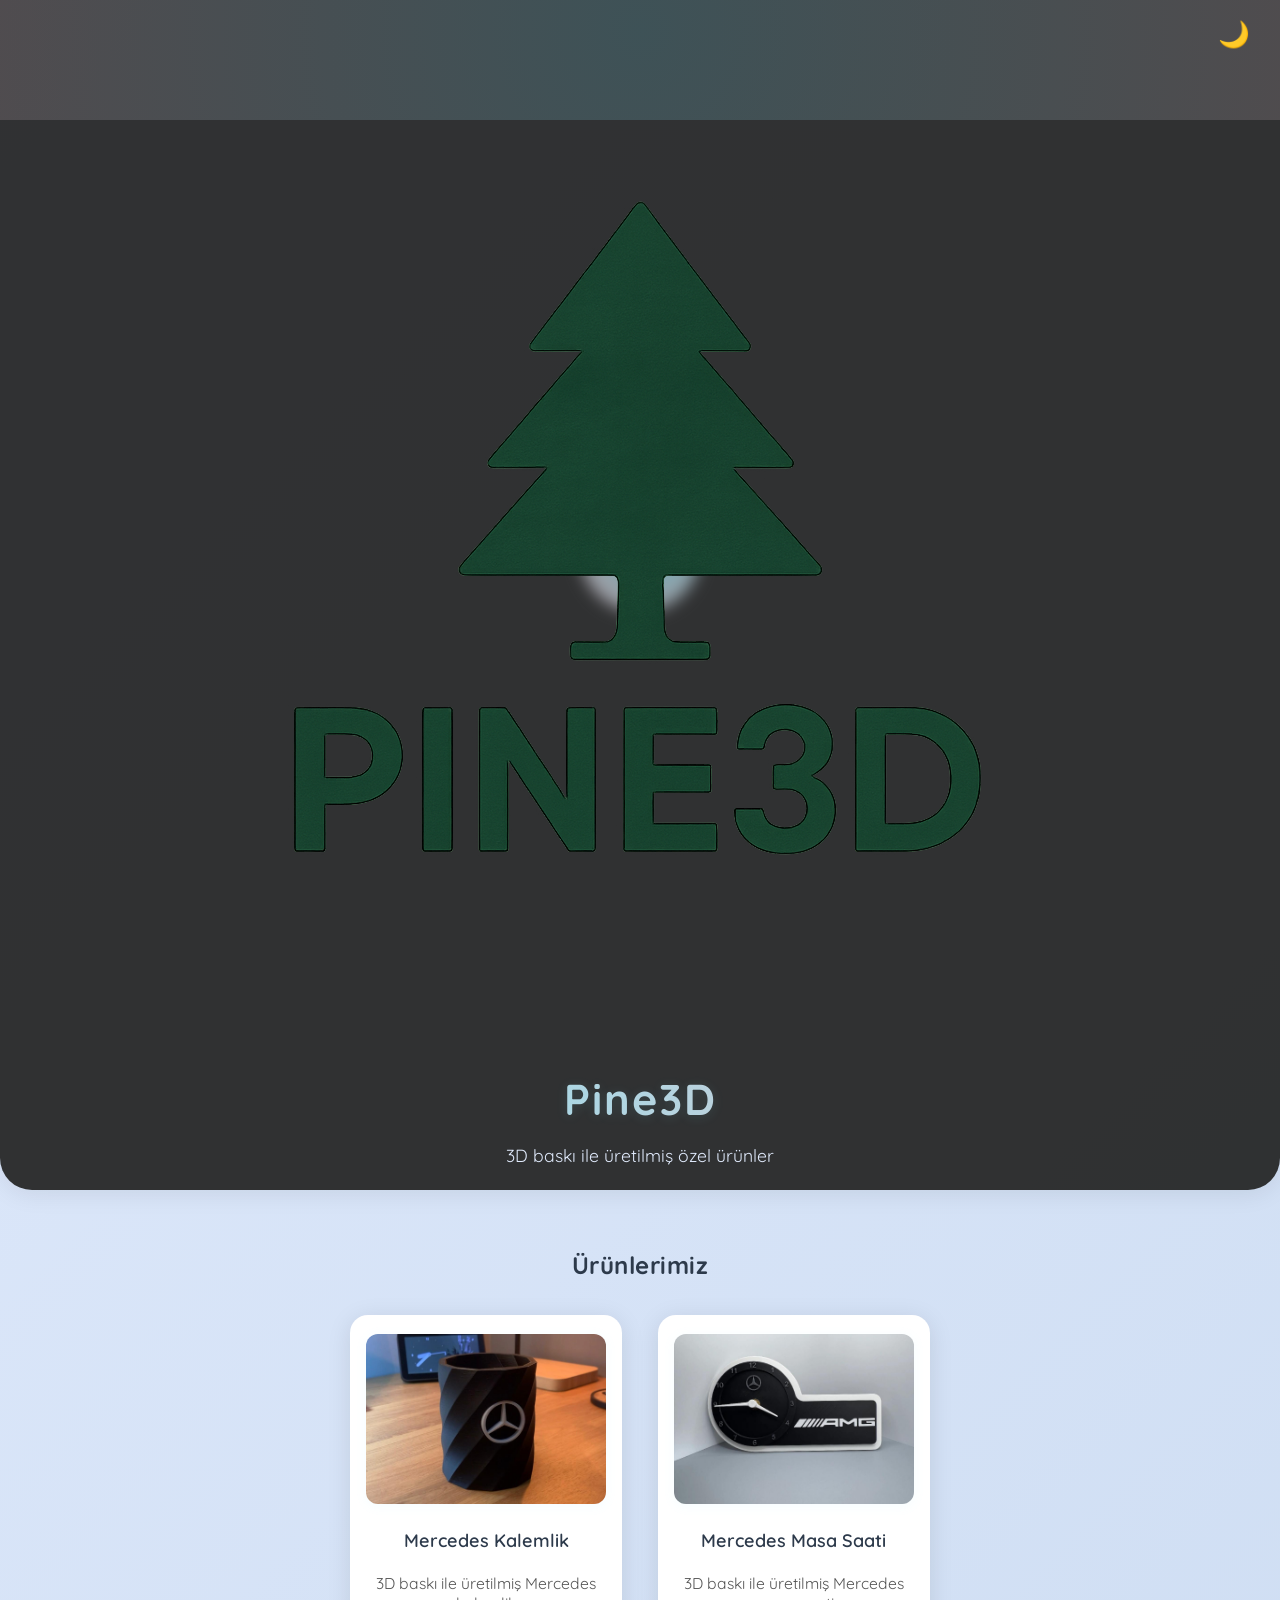
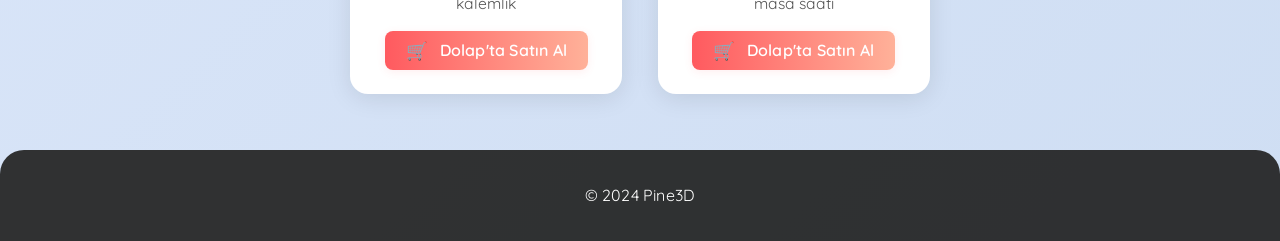
==== index.html @ 383f9b0b "second" ====
<!DOCTYPE html>
<html lang="tr">
<head>
    <meta charset="UTF-8">
    <meta name="viewport" content="width=device-width, initial-scale=1.0">
    <title>Pine3D - 3D Baskı Ürünler</title>
    <link rel="stylesheet" href="style.css">
</head>
<body>
    <header>
        <div class="logo-container">
            <div class="logo-bg"></div>
            <img src="img/logo.png" alt="Pine3D Logo" class="logo">
        </div>
        <h1>Pine3D</h1>
        <p>3D baskı ile üretilmiş özel ürünler</p>
        <button id="theme-toggle" aria-label="Tema Değiştir">🌙</button>
    </header>
    <main>
        <section id="urunler">
            <h2>Ürünlerimiz</h2>
            <div class="urunler-listesi">
                <!-- Ürün kartları buraya gelecek -->
                <div class="urun-karti">
                    <img src="img/urun1.jpg" alt="Pine3D Ürün 1">
                    <h3>Mercedes Kalemlik</h3>
                    <p>3D baskı ile üretilmiş Mercedes kalemlik</p>
                    <a href="https://link.dolap.com/s0nlyr" class="dolap-link" target="_blank">Dolap'ta Satın Al</a>
                </div>
                <!-- Yeni ürün eklemek için yukarıdaki div'i kopyalayıp çoğaltabilirsiniz. -->


                <div class="urun-karti">
                    <img src="img/urun2.jpg" alt="Pine3D Ürün 2">
                    <h3>Mercedes Masa Saati</h3>
                    <p>3D baskı ile üretilmiş Mercedes masa saati</p>
                    <a href="https://link.dolap.com/s0nlyr" class="dolap-link" target="_blank">Dolap'ta Satın Al</a>
                </div>
            </div>
        </section>
    </main>
    <footer>
        <p>&copy; 2024 Pine3D</p>
    </footer>
    <script>
      const btn = document.getElementById('theme-toggle');
      const prefersDark = window.matchMedia('(prefers-color-scheme: dark)').matches;
      const userTheme = localStorage.getItem('theme');
      if (userTheme === 'dark' || (!userTheme && prefersDark)) {
        document.body.classList.add('dark');
        btn.textContent = '☀️';
      }
      btn.addEventListener('click', () => {
        document.body.classList.toggle('dark');
        if(document.body.classList.contains('dark')) {
          btn.textContent = '☀️';
          localStorage.setItem('theme', 'dark');
        } else {
          btn.textContent = '🌙';
          localStorage.setItem('theme', 'light');
        }
      });
    </script>
</body>
</html>
---- style.css ----
@import url('https://fonts.googleapis.com/css2?family=Quicksand:wght@400;600;700&display=swap');
@import url('https://fonts.googleapis.com/css2?family=Poppins:wght@400;600&display=swap');

body {
    font-family: 'Quicksand', 'Poppins', 'Segoe UI', Tahoma, Geneva, Verdana, sans-serif;
    margin: 0;
    padding: 0;
    background: linear-gradient(135deg, #e0eafc 0%, #cfdef3 100%);
    color: #222;
    min-height: 100vh;
}
body.dark {
    background: linear-gradient(135deg, #232526 0%, #414345 100%);
    color: #e0eafc;
}
header {
    background: rgba(34,34,34,0.92);
    color: #fff;
    padding: 2.5rem 1rem 1.5rem 1rem;
    text-align: center;
    box-shadow: 0 4px 24px rgba(0,0,0,0.08);
    position: relative;
    border-bottom-left-radius: 32px;
    border-bottom-right-radius: 32px;
    overflow: hidden;
}
body.dark header {
    background: rgba(20,20,20,0.97);
    color: #fff;
}
header::before {
    content: '';
    position: absolute;
    top: -60px;
    left: 50%;
    transform: translateX(-50%);
    width: 120%;
    height: 180px;
    background: radial-gradient(circle, #7ee8fa 0%, #eec0c6 100%);
    opacity: 0.18;
    z-index: 0;
}
header * { position: relative; z-index: 1; }
.logo-container {
    position: relative;
    display: flex;
    justify-content: center;
    align-items: center;
    margin-bottom: 0.5rem;
}
.logo-bg {
    position: absolute;
    width: 120px;
    height: 120px;
    border-radius: 50%;
    background: radial-gradient(circle at 60% 40%, #7ee8fa 0%, #eec0c6 100%);
    filter: blur(8px) opacity(0.7);
    z-index: 0;
    transition: background 0.4s;
}
body.dark .logo-bg {
    background: radial-gradient(circle at 60% 40%, #ffe066 0%, #7ee8fa 100%);
}
.logo {
    position: relative;
    z-index: 1;
}
h1 {
    font-family: 'Quicksand', 'Poppins', 'Segoe UI', Tahoma, Geneva, Verdana, sans-serif;
    font-size: 2.7rem;
    font-weight: 700;
    letter-spacing: 2px;
    margin: 0.2rem 0 0.5rem 0;
    background: linear-gradient(90deg, #7ee8fa 0%, #eec0c6 100%);
    -webkit-background-clip: text;
    -webkit-text-fill-color: transparent;
    background-clip: text;
    text-fill-color: transparent;
    text-shadow: 0 2px 12px rgba(126,232,250,0.13);
    transition: background 0.4s;
}
body.dark h1 {
    background: linear-gradient(90deg, #ffe066 0%, #7ee8fa 100%);
    -webkit-background-clip: text;
    -webkit-text-fill-color: transparent;
    background-clip: text;
    text-fill-color: transparent;
    text-shadow: 0 2px 16px rgba(255,224,102,0.10);
}
header p {
    font-size: 1.1rem;
    color: #e0eafc;
    margin-bottom: 0;
}
body.dark header p {
    color: #b2becd;
}
main {
    padding: 2.5rem 1rem 1rem 1rem;
    max-width: 1000px;
    margin: auto;
}
#urunler h2 {
    text-align: center;
    margin-bottom: 2.2rem;
    font-size: 1.5rem;
    color: #2d3a4b;
    letter-spacing: 0.5px;
}
body.dark #urunler h2,
body.dark .urun-karti h3 {
    color: #e0eafc;
}
.urunler-listesi {
    display: flex;
    flex-wrap: wrap;
    gap: 2.2rem;
    justify-content: center;
}
.urun-karti {
    background: #fff;
    border-radius: 18px;
    box-shadow: 0 4px 24px rgba(0,0,0,0.10);
    padding: 1.2rem 1rem 1.5rem 1rem;
    width: 240px;
    display: flex;
    flex-direction: column;
    align-items: center;
    transition: transform 0.22s cubic-bezier(.4,2,.6,1), box-shadow 0.22s;
    position: relative;
    overflow: hidden;
}
body.dark .urun-karti {
    background: #232526;
    box-shadow: 0 4px 24px rgba(0,0,0,0.25);
}
.urun-karti:hover {
    transform: translateY(-8px) scale(1.04) rotate(-1deg);
    box-shadow: 0 8px 32px rgba(0,0,0,0.13);
}
.urun-karti img {
    width: 100%;
    height: 170px;
    object-fit: cover;
    border-radius: 12px;
    margin-bottom: 1.1rem;
    box-shadow: 0 2px 12px rgba(126,232,250,0.08);
    background: #e0eafc;
}
body.dark .urun-karti img {
    background: #232526;
}
.urun-karti h3 {
    margin: 0.5rem 0 0.3rem 0;
    font-size: 1.13rem;
    font-weight: 600;
    color: #2d3a4b;
}
.urun-karti p {
    font-size: 0.98rem;
    color: #555;
    margin-bottom: 1.1rem;
    text-align: center;
}
body.dark .urun-karti p {
    color: #b2becd;
}
.dolap-link {
    background: linear-gradient(90deg, #ff5a5f 0%, #ffb199 100%);
    color: #fff;
    text-decoration: none;
    padding: 0.55rem 1.3rem;
    border-radius: 8px;
    font-weight: 600;
    font-size: 1rem;
    letter-spacing: 0.2px;
    box-shadow: 0 2px 8px rgba(255,90,95,0.10);
    transition: background 0.18s, box-shadow 0.18s, transform 0.18s;
    display: flex;
    align-items: center;
    gap: 0.5rem;
}
body.dark .dolap-link {
    background: linear-gradient(90deg, #7ee8fa 0%, #232526 100%);
    color: #232526;
    box-shadow: 0 2px 8px rgba(126,232,250,0.10);
}
.dolap-link::before {
    content: '\1F6D2'; /* alışveriş arabası ikonu */
    font-size: 1.1em;
    margin-right: 0.2em;
}
.dolap-link:hover {
    background: linear-gradient(90deg, #e0484d 0%, #ffb199 100%);
    box-shadow: 0 4px 16px rgba(255,90,95,0.18);
    transform: scale(1.05);
}
body.dark .dolap-link:hover {
    background: linear-gradient(90deg, #eec0c6 0%, #232526 100%);
    color: #232526;
}
footer {
    text-align: center;
    padding: 1.2rem;
    background: rgba(34,34,34,0.92);
    color: #fff;
    margin-top: 2.5rem;
    border-top-left-radius: 24px;
    border-top-right-radius: 24px;
    font-size: 1rem;
    letter-spacing: 0.2px;
}
body.dark footer {
    background: rgba(20,20,20,0.97);
    color: #e0eafc;
}
@media (max-width: 700px) {
    .urunler-listesi {
        flex-direction: column;
        gap: 1.3rem;
    }
    .urun-karti {
        width: 100%;
    }
    main {
        padding: 1.2rem 0.3rem;
    }
}
#theme-toggle {
    position: absolute;
    top: 18px;
    right: 24px;
    background: none;
    border: none;
    font-size: 1.6rem;
    cursor: pointer;
    color: #fff;
    transition: color 0.2s;
    z-index: 2;
}
body.dark #theme-toggle {
    color: #ffe066;
}
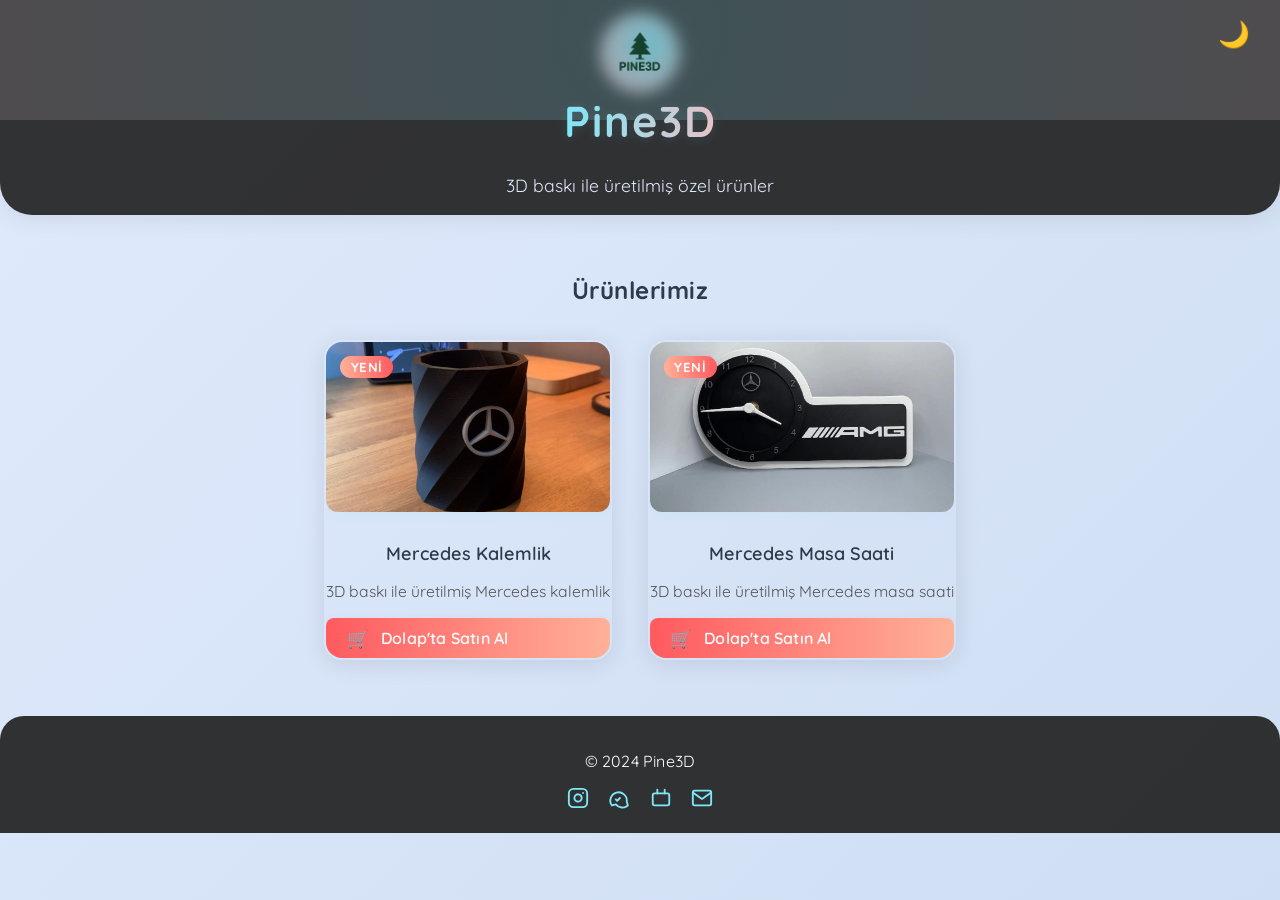
==== commit 5367b399: "commit" ====
--- a/index.html
+++ b/index.html
@@ -22,6 +22,7 @@
             <div class="urunler-listesi">
                 <!-- Ürün kartları buraya gelecek -->
                 <div class="urun-karti">
+                    <span class="rozet">YENİ</span>
                     <img src="img/urun1.jpg" alt="Pine3D Ürün 1">
                     <h3>Mercedes Kalemlik</h3>
                     <p>3D baskı ile üretilmiş Mercedes kalemlik</p>
@@ -31,6 +32,7 @@
 
 
                 <div class="urun-karti">
+                    <span class="rozet">YENİ</span>
                     <img src="img/urun2.jpg" alt="Pine3D Ürün 2">
                     <h3>Mercedes Masa Saati</h3>
                     <p>3D baskı ile üretilmiş Mercedes masa saati</p>
@@ -41,6 +43,12 @@
     </main>
     <footer>
         <p>&copy; 2024 Pine3D</p>
+        <div class="sosyal">
+            <a href="https://instagram.com/" target="_blank" aria-label="Instagram"><svg width="22" height="22" viewBox="0 0 24 24" fill="none" stroke="currentColor" stroke-width="2" stroke-linecap="round" stroke-linejoin="round"><rect x="2" y="2" width="20" height="20" rx="5"/><path d="M16 11.37A4 4 0 1 1 12.63 8 4 4 0 0 1 16 11.37z"/><line x1="17.5" y1="6.5" x2="17.5" y2="6.5"/></svg></a>
+            <a href="https://wa.me/905555555555" target="_blank" aria-label="WhatsApp"><svg width="22" height="22" viewBox="0 0 24 24" fill="none" stroke="currentColor" stroke-width="2" stroke-linecap="round" stroke-linejoin="round"><path d="M21.67 20.13l-1.2-4.28A9 9 0 1 0 4.28 20.13l4.28-1.2a9 9 0 0 0 13.11 1.2z"/><path d="M8.5 13.5l1.5 1.5 3-3"/></svg></a>
+            <a href="https://link.dolap.com/kzcssi" target="_blank" aria-label="Dolap"><svg width="22" height="22" viewBox="0 0 24 24" fill="none" stroke="currentColor" stroke-width="2" stroke-linecap="round" stroke-linejoin="round"><rect x="3" y="7" width="18" height="13" rx="2"/><path d="M16 3v4M8 3v4"/></svg></a>
+            <a href="mailto:info@pine3d.com" aria-label="E-posta"><svg width="22" height="22" viewBox="0 0 24 24" fill="none" stroke="currentColor" stroke-width="2" stroke-linecap="round" stroke-linejoin="round"><rect x="2" y="4" width="20" height="16" rx="2"/><polyline points="22,6 12,13 2,6"/></svg></a>
+        </div>
     </footer>
     <script>
       const btn = document.getElementById('theme-toggle');
--- a/style.css
+++ b/style.css
@@ -13,16 +13,30 @@
     background: linear-gradient(135deg, #232526 0%, #414345 100%);
     color: #e0eafc;
 }
+body::before {
+    content: '';
+    position: fixed;
+    inset: 0;
+    z-index: 0;
+    pointer-events: none;
+    opacity: 0.13;
+    background: url('https://www.transparenttextures.com/patterns/noise.png');
+}
 header {
     background: rgba(34,34,34,0.92);
     color: #fff;
-    padding: 2.5rem 1rem 1.5rem 1rem;
+    padding: 1.2rem 1rem 1rem 1rem;
     text-align: center;
     box-shadow: 0 4px 24px rgba(0,0,0,0.08);
     position: relative;
     border-bottom-left-radius: 32px;
     border-bottom-right-radius: 32px;
     overflow: hidden;
+    display: flex;
+    flex-direction: column;
+    align-items: center;
+    justify-content: center;
+    min-height: 180px;
 }
 body.dark header {
     background: rgba(20,20,20,0.97);
@@ -50,8 +64,8 @@
 }
 .logo-bg {
     position: absolute;
-    width: 120px;
-    height: 120px;
+    width: 80px;
+    height: 80px;
     border-radius: 50%;
     background: radial-gradient(circle at 60% 40%, #7ee8fa 0%, #eec0c6 100%);
     filter: blur(8px) opacity(0.7);
@@ -62,6 +76,8 @@
     background: radial-gradient(circle at 60% 40%, #ffe066 0%, #7ee8fa 100%);
 }
 .logo {
+    width: 60px;
+    height: auto;
     position: relative;
     z-index: 1;
 }
@@ -118,25 +134,41 @@
     justify-content: center;
 }
 .urun-karti {
-    background: #fff;
+    border: 2px solid transparent;
+    background-clip: padding-box;
+    box-shadow: 0 4px 24px rgba(0,0,0,0.10);
+    transition: transform 0.22s cubic-bezier(.4,2,.6,1), box-shadow 0.22s, border 0.22s;
+    position: relative;
+    overflow: hidden;
     border-radius: 18px;
-    box-shadow: 0 4px 24px rgba(0,0,0,0.10);
-    padding: 1.2rem 1rem 1.5rem 1rem;
-    width: 240px;
-    display: flex;
-    flex-direction: column;
-    align-items: center;
-    transition: transform 0.22s cubic-bezier(.4,2,.6,1), box-shadow 0.22s;
-    position: relative;
-    overflow: hidden;
 }
 body.dark .urun-karti {
     background: #232526;
     box-shadow: 0 4px 24px rgba(0,0,0,0.25);
 }
 .urun-karti:hover {
-    transform: translateY(-8px) scale(1.04) rotate(-1deg);
-    box-shadow: 0 8px 32px rgba(0,0,0,0.13);
+    transform: translateY(-12px) scale(1.05) rotate(-1deg);
+    box-shadow: 0 12px 36px rgba(0,0,0,0.16);
+    border: 2px solid #7ee8fa;
+}
+.urun-karti .rozet {
+    position: absolute;
+    top: 14px;
+    left: 14px;
+    background: linear-gradient(90deg, #ffb199 0%, #ff5a5f 100%);
+    color: #fff;
+    font-size: 0.82rem;
+    font-weight: 700;
+    padding: 0.22em 0.8em;
+    border-radius: 12px;
+    box-shadow: 0 2px 8px rgba(255,90,95,0.10);
+    letter-spacing: 0.5px;
+    z-index: 2;
+    animation: rozetIn 0.7s cubic-bezier(.4,2,.6,1);
+}
+@keyframes rozetIn {
+    0% { transform: scale(0.7) translateY(-20px); opacity: 0; }
+    100% { transform: scale(1) translateY(0); opacity: 1; }
 }
 .urun-karti img {
     width: 100%;
@@ -146,15 +178,24 @@
     margin-bottom: 1.1rem;
     box-shadow: 0 2px 12px rgba(126,232,250,0.08);
     background: #e0eafc;
+    transition: transform 0.25s cubic-bezier(.4,2,.6,1);
 }
 body.dark .urun-karti img {
     background: #232526;
+}
+.urun-karti:hover img {
+    transform: scale(1.07) rotate(-1deg);
 }
 .urun-karti h3 {
     margin: 0.5rem 0 0.3rem 0;
     font-size: 1.13rem;
     font-weight: 600;
     color: #2d3a4b;
+    text-align: center;
+}
+body.dark .urun-karti h3 {
+    color: #e0eafc;
+    text-align: center;
 }
 .urun-karti p {
     font-size: 0.98rem;
@@ -174,7 +215,9 @@
     font-weight: 600;
     font-size: 1rem;
     letter-spacing: 0.2px;
-    box-shadow: 0 2px 8px rgba(255,90,95,0.10);
+    box-shadow: 0 2px 8px rgba(255,90,95,0.10), 0 0 0 0 #fff;
+    position: relative;
+    overflow: hidden;
     transition: background 0.18s, box-shadow 0.18s, transform 0.18s;
     display: flex;
     align-items: center;
@@ -189,6 +232,18 @@
     content: '\1F6D2'; /* alışveriş arabası ikonu */
     font-size: 1.1em;
     margin-right: 0.2em;
+}
+.dolap-link::after {
+    content: '';
+    position: absolute;
+    left: -60%;
+    top: 0;
+    width: 60%;
+    height: 100%;
+    background: linear-gradient(90deg,rgba(255,255,255,0.18) 0%,rgba(255,255,255,0.01) 100%);
+    transform: skewX(-20deg);
+    transition: left 0.4s cubic-bezier(.4,2,.6,1);
+    z-index: 1;
 }
 .dolap-link:hover {
     background: linear-gradient(90deg, #e0484d 0%, #ffb199 100%);
@@ -214,6 +269,20 @@
     background: rgba(20,20,20,0.97);
     color: #e0eafc;
 }
+footer .sosyal {
+    margin-top: 0.7rem;
+    display: flex;
+    justify-content: center;
+    gap: 1.2rem;
+}
+footer .sosyal a {
+    color: #7ee8fa;
+    font-size: 1.3rem;
+    transition: color 0.2s;
+}
+footer .sosyal a:hover {
+    color: #ff5a5f;
+}
 @media (max-width: 700px) {
     .urunler-listesi {
         flex-direction: column;
@@ -221,9 +290,50 @@
     }
     .urun-karti {
         width: 100%;
+        min-width: 0;
+        max-width: 400px;
+        margin: 0 auto;
     }
     main {
         padding: 1.2rem 0.3rem;
+    }
+    .logo-bg {
+        width: 56px;
+        height: 56px;
+    }
+    .logo {
+        width: 40px;
+    }
+    header {
+        min-height: 120px;
+        padding: 0.7rem 0.2rem 0.7rem 0.2rem;
+        border-bottom-left-radius: 18px;
+        border-bottom-right-radius: 18px;
+    }
+    h1 {
+        font-size: 1.5rem;
+        letter-spacing: 1px;
+    }
+    #theme-toggle {
+        top: 10px;
+        right: 10px;
+        font-size: 1.2rem;
+    }
+    .dolap-link {
+        font-size: 0.95rem;
+        padding: 0.45rem 1rem;
+    }
+}
+@media (max-width: 400px) {
+    h1 {
+        font-size: 1.1rem;
+    }
+    .logo-bg {
+        width: 38px;
+        height: 38px;
+    }
+    .logo {
+        width: 28px;
     }
 }
 #theme-toggle {
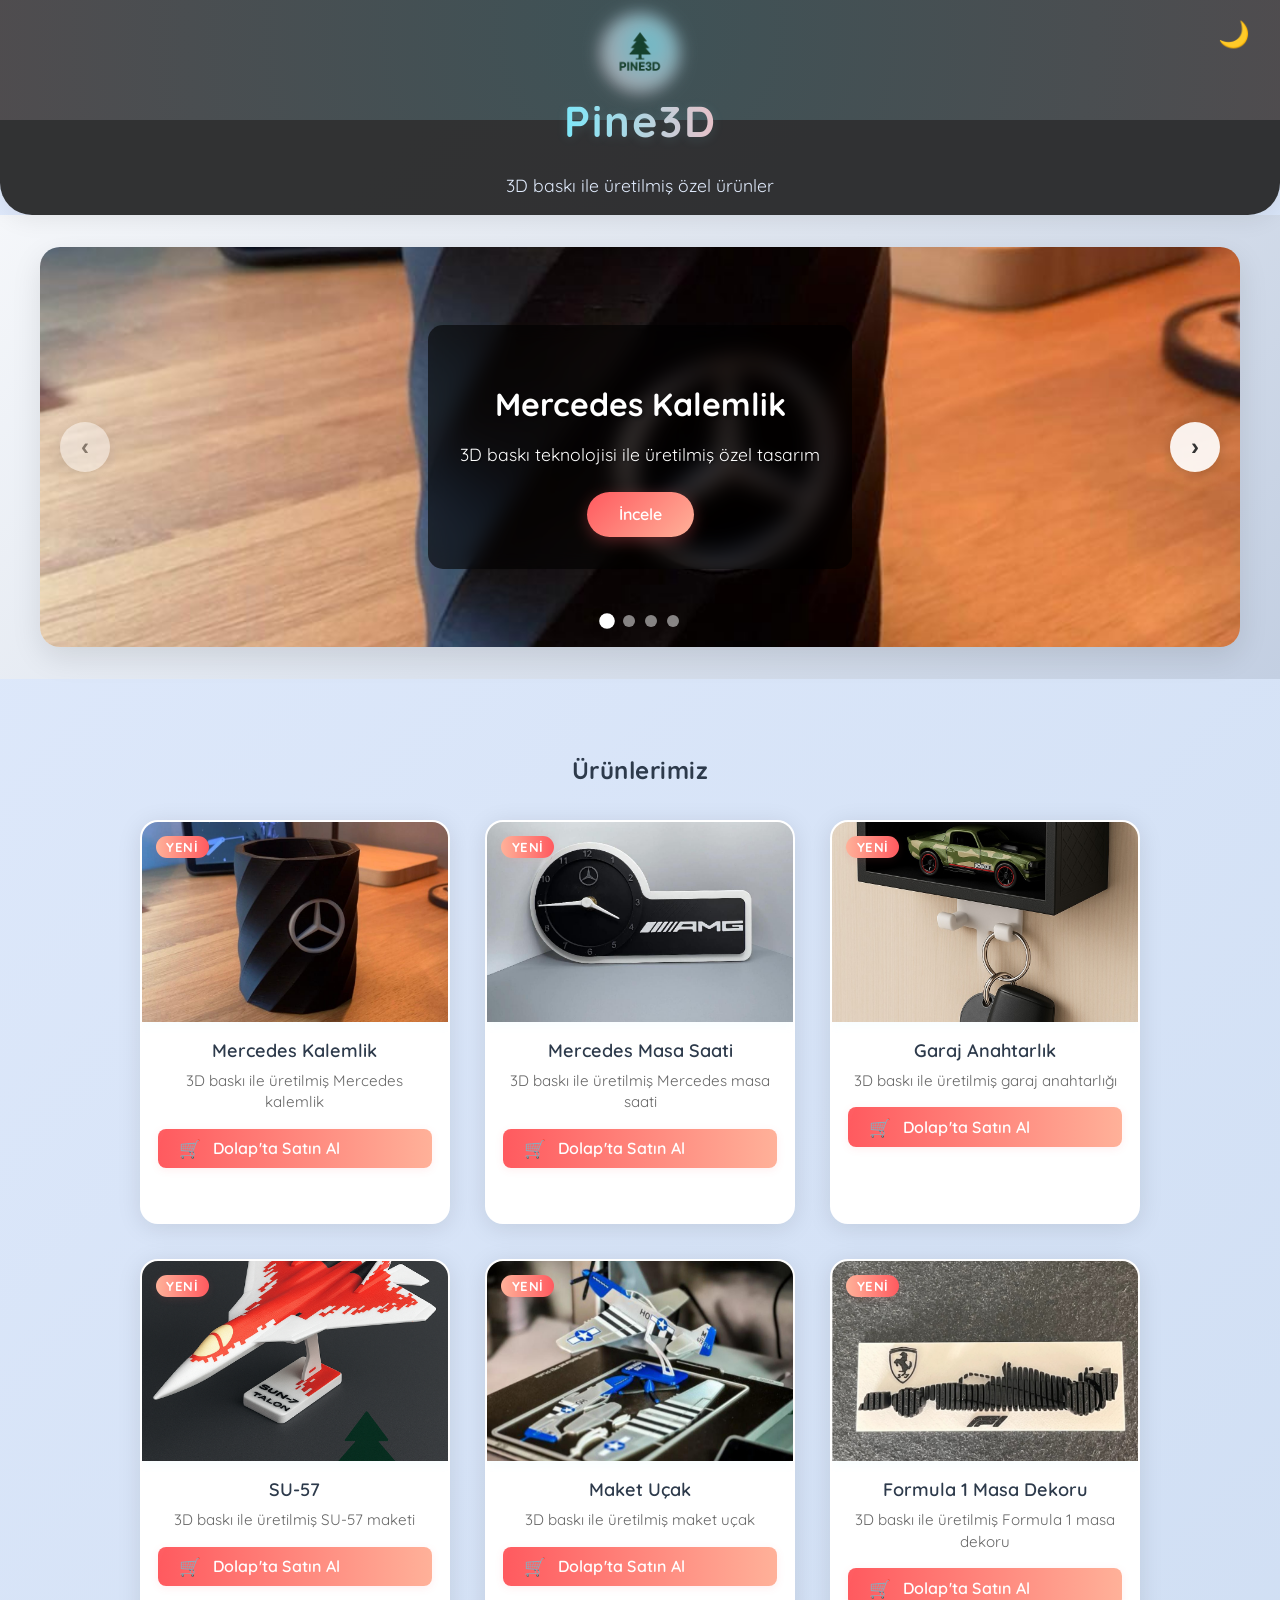
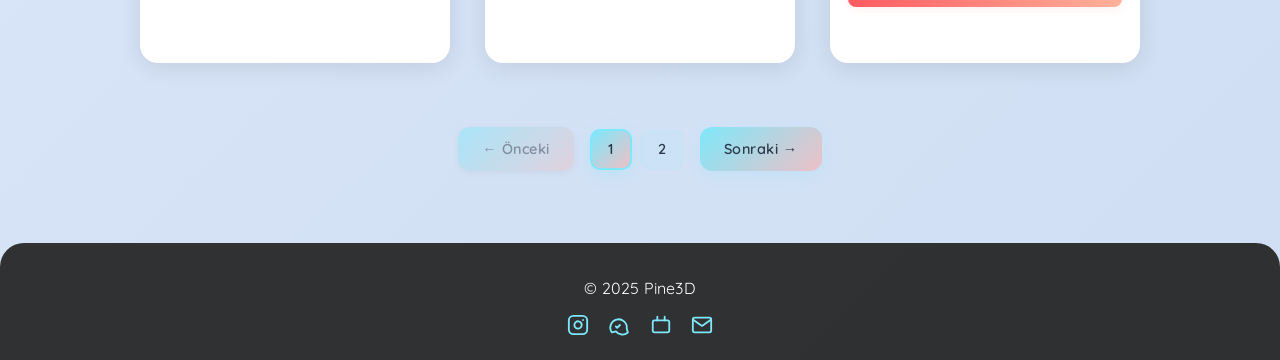
==== commit e425d691: "commitslider" ====
--- a/index.html
+++ b/index.html
@@ -16,37 +16,140 @@
         <p>3D baskı ile üretilmiş özel ürünler</p>
         <button id="theme-toggle" aria-label="Tema Değiştir">🌙</button>
     </header>
+    
+    <!-- Slider Bölümü -->
+    <section class="slider-section">
+        <div class="slider-container">
+            <div class="slider" id="slider">
+                <div class="slide active">
+                    <img src="img/urun1.jpg" alt="Pine3D Öne Çıkan Ürün 1">
+                    <div class="slide-content">
+                        <h2>Mercedes Kalemlik</h2>
+                        <p>3D baskı teknolojisi ile üretilmiş özel tasarım</p>
+                        <a href="https://link.dolap.com/s0nlyr" class="slide-btn" target="_blank">İncele</a>
+                    </div>
+                </div>
+                <div class="slide">
+                    <img src="img/urun2.jpg" alt="Pine3D Öne Çıkan Ürün 2">
+                    <div class="slide-content">
+                        <h2>Mercedes Masa Saati</h2>
+                        <p>Zarif tasarım ve kaliteli malzeme</p>
+                        <a href="https://link.dolap.com/s0nlyr" class="slide-btn" target="_blank">İncele</a>
+                    </div>
+                </div>
+                <div class="slide">
+                    <img src="img/urun3ch.png" alt="Pine3D Öne Çıkan Ürün 3">
+                    <div class="slide-content">
+                        <h2>SU-57 Maketi</h2>
+                        <p>Detaylı 3D baskı maket koleksiyonu</p>
+                        <a href="https://link.dolap.com/s0nlyr" class="slide-btn" target="_blank">İncele</a>
+                    </div>
+                </div>
+                <div class="slide">
+                    <img src="img/urun5.jpg" alt="Pine3D Öne Çıkan Ürün 4">
+                    <div class="slide-content">
+                        <h2>Maket Uçak</h2>
+                        <p>Havacılık tutkunları için özel tasarım</p>
+                        <a href="https://link.dolap.com/c8qimn" class="slide-btn" target="_blank">İncele</a>
+                    </div>
+                </div>
+            </div>
+            
+            <!-- Slider Kontrolleri -->
+            <button class="slider-btn prev" id="prev-btn" aria-label="Önceki">‹</button>
+            <button class="slider-btn next" id="next-btn" aria-label="Sonraki">›</button>
+            
+            <!-- Slider Noktaları -->
+            <div class="slider-dots" id="slider-dots">
+                <span class="dot active" data-slide="0"></span>
+                <span class="dot" data-slide="1"></span>
+                <span class="dot" data-slide="2"></span>
+                <span class="dot" data-slide="3"></span>
+            </div>
+        </div>
+    </section>
+    
     <main>
         <section id="urunler">
             <h2>Ürünlerimiz</h2>
-            <div class="urunler-listesi">
+            <div class="urunler-listesi" id="urunler-container">
                 <!-- Ürün kartları buraya gelecek -->
-                <div class="urun-karti">
+                <div class="urun-karti" data-page="1">
                     <span class="rozet">YENİ</span>
                     <img src="img/urun1.jpg" alt="Pine3D Ürün 1">
                     <h3>Mercedes Kalemlik</h3>
                     <p>3D baskı ile üretilmiş Mercedes kalemlik</p>
-                    <a href="https://link.dolap.com/s0nlyr" class="dolap-link" target="_blank">Dolap'ta Satın Al</a>
+                    <a href="https://link.dolap.com/gqnn4" class="dolap-link" target="_blank">Dolap'ta Satın Al</a>
                 </div>
                 <!-- Yeni ürün eklemek için yukarıdaki div'i kopyalayıp çoğaltabilirsiniz. -->
 
-
-                <div class="urun-karti">
+                <div class="urun-karti" data-page="1">
                     <span class="rozet">YENİ</span>
                     <img src="img/urun2.jpg" alt="Pine3D Ürün 2">
                     <h3>Mercedes Masa Saati</h3>
                     <p>3D baskı ile üretilmiş Mercedes masa saati</p>
                     <a href="https://link.dolap.com/s0nlyr" class="dolap-link" target="_blank">Dolap'ta Satın Al</a>
                 </div>
+
+                <!-- Örnek ürünler - sayfa 1 -->
+                <div class="urun-karti" data-page="1">
+                    <span class="rozet">YENİ</span>
+                    <img src="img/urun4.jpg" alt="Pine3D Ürün 3">
+                    <h3>Garaj Anahtarlık</h3>
+                    <p>3D baskı ile üretilmiş garaj anahtarlığı</p>
+                    <a href="https://link.dolap.com/ud50z" class="dolap-link" target="_blank">Dolap'ta Satın Al</a>
+                </div>
+
+                <div class="urun-karti" data-page="1">
+                    <span class="rozet">YENİ</span>
+                    <img src="img/urun3ch.png" alt="Pine3D Ürün 4">
+                    <h3>SU-57</h3>
+                    <p>3D baskı ile üretilmiş SU-57 maketi</p>
+                    <a href="https://link.dolap.com/zoym1" class="dolap-link" target="_blank">Dolap'ta Satın Al</a>
+                </div>
+
+                <div class="urun-karti" data-page="1">
+                    <span class="rozet">YENİ</span>
+                    <img src="img/urun5.jpg" alt="Pine3D Ürün 5">
+                    <h3>Maket Uçak</h3>
+                    <p>3D baskı ile üretilmiş maket uçak</p>
+                    <a href="https://link.dolap.com/c8qimn" class="dolap-link" target="_blank">Dolap'ta Satın Al</a>
+                </div>
+
+                <div class="urun-karti" data-page="1">
+                    <span class="rozet">YENİ</span>
+                    <img src="img/urun6.jpg" alt="Pine3D Ürün 6">
+                    <h3>Formula 1 Masa Dekoru</h3>
+                    <p>3D baskı ile üretilmiş Formula 1 masa dekoru</p>
+                    <a href="https://link.dolap.com/qbydqo" class="dolap-link" target="_blank">Dolap'ta Satın Al</a>
+                </div>
+
+                <!-- Sayfa 2 ürünleri -->
+                <div class="urun-karti" data-page="2">
+                    <span class="rozet">YENİ</span>
+                    <img src="img/urun1.jpg" alt="Pine3D Ürün 7">
+                    <h3>Volkswagen Kalemlik</h3>
+                    <p>3D baskı ile üretilmiş Volkswagen kalemlik</p>
+                    <a href="https://link.dolap.com/s0nlyr" class="dolap-link" target="_blank">Dolap'ta Satın Al</a>
+                </div>
+            </div>
+
+            <!-- Sayfalama kontrolleri -->
+            <div class="sayfalama" id="sayfalama">
+                <button class="sayfa-btn" id="onceki-sayfa" disabled>← Önceki</button>
+                <div class="sayfa-numaralari" id="sayfa-numaralari">
+                    <!-- Sayfa numaraları JavaScript ile oluşturulacak -->
+                </div>
+                <button class="sayfa-btn" id="sonraki-sayfa">Sonraki →</button>
             </div>
         </section>
     </main>
     <footer>
-        <p>&copy; 2024 Pine3D</p>
+        <p>&copy; 2025 Pine3D</p>
         <div class="sosyal">
             <a href="https://instagram.com/" target="_blank" aria-label="Instagram"><svg width="22" height="22" viewBox="0 0 24 24" fill="none" stroke="currentColor" stroke-width="2" stroke-linecap="round" stroke-linejoin="round"><rect x="2" y="2" width="20" height="20" rx="5"/><path d="M16 11.37A4 4 0 1 1 12.63 8 4 4 0 0 1 16 11.37z"/><line x1="17.5" y1="6.5" x2="17.5" y2="6.5"/></svg></a>
             <a href="https://wa.me/905555555555" target="_blank" aria-label="WhatsApp"><svg width="22" height="22" viewBox="0 0 24 24" fill="none" stroke="currentColor" stroke-width="2" stroke-linecap="round" stroke-linejoin="round"><path d="M21.67 20.13l-1.2-4.28A9 9 0 1 0 4.28 20.13l4.28-1.2a9 9 0 0 0 13.11 1.2z"/><path d="M8.5 13.5l1.5 1.5 3-3"/></svg></a>
-            <a href="https://link.dolap.com/kzcssi" target="_blank" aria-label="Dolap"><svg width="22" height="22" viewBox="0 0 24 24" fill="none" stroke="currentColor" stroke-width="2" stroke-linecap="round" stroke-linejoin="round"><rect x="3" y="7" width="18" height="13" rx="2"/><path d="M16 3v4M8 3v4"/></svg></a>
+            <a href="https://link.dolap.com/fauyl3" target="_blank" aria-label="Dolap"><svg width="22" height="22" viewBox="0 0 24 24" fill="none" stroke="currentColor" stroke-width="2" stroke-linecap="round" stroke-linejoin="round"><rect x="3" y="7" width="18" height="13" rx="2"/><path d="M16 3v4M8 3v4"/></svg></a>
             <a href="mailto:info@pine3d.com" aria-label="E-posta"><svg width="22" height="22" viewBox="0 0 24 24" fill="none" stroke="currentColor" stroke-width="2" stroke-linecap="round" stroke-linejoin="round"><rect x="2" y="4" width="20" height="16" rx="2"/><polyline points="22,6 12,13 2,6"/></svg></a>
         </div>
     </footer>
@@ -68,6 +171,204 @@
           localStorage.setItem('theme', 'light');
         }
       });
+
+      // Sayfalama sistemi
+      class SayfalamaSistemi {
+        constructor() {
+          this.mevcutSayfa = 1;
+          this.sayfaBasinaUrun = 6;
+          this.urunler = document.querySelectorAll('.urun-karti');
+          this.toplamSayfa = Math.ceil(this.urunler.length / this.sayfaBasinaUrun);
+          
+          this.oncekiBtn = document.getElementById('onceki-sayfa');
+          this.sonrakiBtn = document.getElementById('sonraki-sayfa');
+          this.sayfaNumaralariContainer = document.getElementById('sayfa-numaralari');
+          
+          this.init();
+        }
+        
+        init() {
+          this.sayfaNumaralariOlustur();
+          this.eventListenerEkle();
+          this.sayfaGoster(1);
+        }
+        
+        sayfaNumaralariOlustur() {
+          this.sayfaNumaralariContainer.innerHTML = '';
+          
+          for (let i = 1; i <= this.toplamSayfa; i++) {
+            const sayfaBtn = document.createElement('button');
+            sayfaBtn.className = 'sayfa-numarasi';
+            sayfaBtn.textContent = i;
+            sayfaBtn.addEventListener('click', () => this.sayfaGoster(i));
+            this.sayfaNumaralariContainer.appendChild(sayfaBtn);
+          }
+        }
+        
+        eventListenerEkle() {
+          this.oncekiBtn.addEventListener('click', () => {
+            if (this.mevcutSayfa > 1) {
+              this.sayfaGoster(this.mevcutSayfa - 1);
+            }
+          });
+          
+          this.sonrakiBtn.addEventListener('click', () => {
+            if (this.mevcutSayfa < this.toplamSayfa) {
+              this.sayfaGoster(this.mevcutSayfa + 1);
+            }
+          });
+        }
+        
+        sayfaGoster(sayfaNo) {
+          this.mevcutSayfa = sayfaNo;
+          
+          // Tüm ürünleri gizle
+          this.urunler.forEach(urun => {
+            urun.style.display = 'none';
+          });
+          
+          // Sayfa numaralarını güncelle
+          const sayfaNumaralari = this.sayfaNumaralariContainer.querySelectorAll('.sayfa-numarasi');
+          sayfaNumaralari.forEach((btn, index) => {
+            btn.classList.remove('aktif');
+            if (index + 1 === sayfaNo) {
+              btn.classList.add('aktif');
+            }
+          });
+          
+          // Mevcut sayfadaki ürünleri göster
+          const baslangicIndex = (sayfaNo - 1) * this.sayfaBasinaUrun;
+          const bitisIndex = baslangicIndex + this.sayfaBasinaUrun;
+          
+          for (let i = baslangicIndex; i < bitisIndex && i < this.urunler.length; i++) {
+            this.urunler[i].style.display = 'block';
+          }
+          
+          // Buton durumlarını güncelle
+          this.oncekiBtn.disabled = sayfaNo === 1;
+          this.sonrakiBtn.disabled = sayfaNo === this.toplamSayfa;
+          
+          // Sayfa başına kaydır
+          document.getElementById('urunler').scrollIntoView({ 
+            behavior: 'smooth', 
+            block: 'start' 
+          });
+        }
+      }
+      
+      // Sayfalama sistemini başlat
+      document.addEventListener('DOMContentLoaded', () => {
+        new SayfalamaSistemi();
+        
+        // Slider sistemi
+        class SliderSistemi {
+          constructor() {
+            this.slider = document.getElementById('slider');
+            this.slides = document.querySelectorAll('.slide');
+            this.dots = document.querySelectorAll('.dot');
+            this.prevBtn = document.getElementById('prev-btn');
+            this.nextBtn = document.getElementById('next-btn');
+            
+            this.currentSlide = 0;
+            this.slideCount = this.slides.length;
+            this.autoPlayInterval = null;
+            
+            this.init();
+          }
+          
+          init() {
+            this.eventListenerEkle();
+            this.autoPlayBaslat();
+            this.slideGoster(0);
+          }
+          
+          eventListenerEkle() {
+            this.prevBtn.addEventListener('click', () => this.oncekiSlide());
+            this.nextBtn.addEventListener('click', () => this.sonrakiSlide());
+            
+            this.dots.forEach((dot, index) => {
+              dot.addEventListener('click', () => this.slideGoster(index));
+            });
+            
+            // Mouse hover durumunda otomatik oynatmayı durdur
+            this.slider.addEventListener('mouseenter', () => this.autoPlayDurdur());
+            this.slider.addEventListener('mouseleave', () => this.autoPlayBaslat());
+            
+            // Touch events için
+            let startX = 0;
+            let endX = 0;
+            
+            this.slider.addEventListener('touchstart', (e) => {
+              startX = e.touches[0].clientX;
+              this.autoPlayDurdur();
+            });
+            
+            this.slider.addEventListener('touchend', (e) => {
+              endX = e.changedTouches[0].clientX;
+              this.swipeKontrol(startX, endX);
+              this.autoPlayBaslat();
+            });
+          }
+          
+          swipeKontrol(startX, endX) {
+            const swipeThreshold = 50;
+            const diff = startX - endX;
+            
+            if (Math.abs(diff) > swipeThreshold) {
+              if (diff > 0) {
+                this.sonrakiSlide();
+              } else {
+                this.oncekiSlide();
+              }
+            }
+          }
+          
+          slideGoster(index) {
+            this.currentSlide = index;
+            
+            // Slider pozisyonunu güncelle
+            this.slider.style.transform = `translateX(-${index * 100}%)`;
+            
+            // Aktif slide'ı güncelle
+            this.slides.forEach(slide => slide.classList.remove('active'));
+            this.slides[index].classList.add('active');
+            
+            // Dots'ları güncelle
+            this.dots.forEach(dot => dot.classList.remove('active'));
+            this.dots[index].classList.add('active');
+            
+            // Buton durumlarını güncelle
+            this.prevBtn.style.opacity = index === 0 ? '0.5' : '1';
+            this.nextBtn.style.opacity = index === this.slideCount - 1 ? '0.5' : '1';
+          }
+          
+          oncekiSlide() {
+            const newIndex = this.currentSlide === 0 ? this.slideCount - 1 : this.currentSlide - 1;
+            this.slideGoster(newIndex);
+          }
+          
+          sonrakiSlide() {
+            const newIndex = this.currentSlide === this.slideCount - 1 ? 0 : this.currentSlide + 1;
+            this.slideGoster(newIndex);
+          }
+          
+          autoPlayBaslat() {
+            this.autoPlayInterval = setInterval(() => {
+              this.sonrakiSlide();
+            }, 5000); // 5 saniyede bir değişir
+          }
+          
+          autoPlayDurdur() {
+            if (this.autoPlayInterval) {
+              clearInterval(this.autoPlayInterval);
+              this.autoPlayInterval = null;
+            }
+          }
+        }
+        
+        // Slider sistemini başlat
+        new SliderSistemi();
+      });
     </script>
 </body>
 </html> 
--- a/style.css
+++ b/style.css
@@ -128,10 +128,12 @@
     color: #e0eafc;
 }
 .urunler-listesi {
-    display: flex;
-    flex-wrap: wrap;
+    display: grid;
+    grid-template-columns: repeat(auto-fit, minmax(280px, 1fr));
     gap: 2.2rem;
     justify-content: center;
+    max-width: 1200px;
+    margin: 0 auto;
 }
 .urun-karti {
     border: 2px solid transparent;
@@ -141,6 +143,10 @@
     position: relative;
     overflow: hidden;
     border-radius: 18px;
+    display: flex;
+    flex-direction: column;
+    height: 400px;
+    background: #fff;
 }
 body.dark .urun-karti {
     background: #232526;
@@ -172,13 +178,14 @@
 }
 .urun-karti img {
     width: 100%;
-    height: 170px;
+    height: 200px;
     object-fit: cover;
-    border-radius: 12px;
-    margin-bottom: 1.1rem;
+    border-radius: 12px 12px 0 0;
+    margin-bottom: 0;
     box-shadow: 0 2px 12px rgba(126,232,250,0.08);
     background: #e0eafc;
     transition: transform 0.25s cubic-bezier(.4,2,.6,1);
+    flex-shrink: 0;
 }
 body.dark .urun-karti img {
     background: #232526;
@@ -187,21 +194,27 @@
     transform: scale(1.07) rotate(-1deg);
 }
 .urun-karti h3 {
-    margin: 0.5rem 0 0.3rem 0;
+    margin: 0.8rem 1rem 0.5rem 1rem;
     font-size: 1.13rem;
     font-weight: 600;
     color: #2d3a4b;
     text-align: center;
+    flex-shrink: 0;
 }
 body.dark .urun-karti h3 {
     color: #e0eafc;
     text-align: center;
 }
 .urun-karti p {
-    font-size: 0.98rem;
-    color: #555;
-    margin-bottom: 1.1rem;
+    margin: 0 1rem 1rem 1rem;
+    font-size: 0.95rem;
+    color: #666;
     text-align: center;
+    line-height: 1.4;
+    flex-grow: 1;
+    display: flex;
+    align-items: center;
+    justify-content: center;
 }
 body.dark .urun-karti p {
     color: #b2becd;
@@ -222,6 +235,8 @@
     display: flex;
     align-items: center;
     gap: 0.5rem;
+    margin: 0 1rem 1rem 1rem;
+    flex-shrink: 0;
 }
 body.dark .dolap-link {
     background: linear-gradient(90deg, #7ee8fa 0%, #232526 100%);
@@ -285,14 +300,12 @@
 }
 @media (max-width: 700px) {
     .urunler-listesi {
-        flex-direction: column;
+        grid-template-columns: 1fr;
         gap: 1.3rem;
+        max-width: 400px;
     }
     .urun-karti {
-        width: 100%;
-        min-width: 0;
-        max-width: 400px;
-        margin: 0 auto;
+        height: 380px;
     }
     main {
         padding: 1.2rem 0.3rem;
@@ -350,4 +363,389 @@
 }
 body.dark #theme-toggle {
     color: #ffe066;
+} 
+
+/* Sayfalama Stilleri */
+.sayfalama {
+    display: flex;
+    justify-content: center;
+    align-items: center;
+    gap: 1rem;
+    margin-top: 3rem;
+    padding: 1rem;
+}
+
+.sayfa-btn {
+    background: linear-gradient(135deg, #7ee8fa 0%, #eec0c6 100%);
+    border: none;
+    padding: 0.8rem 1.5rem;
+    border-radius: 12px;
+    font-family: 'Quicksand', sans-serif;
+    font-weight: 600;
+    font-size: 0.9rem;
+    color: #2d3a4b;
+    cursor: pointer;
+    transition: all 0.3s cubic-bezier(.4,2,.6,1);
+    box-shadow: 0 4px 16px rgba(126,232,250,0.2);
+    letter-spacing: 0.5px;
+}
+
+body.dark .sayfa-btn {
+    background: linear-gradient(135deg, #ffe066 0%, #7ee8fa 100%);
+    color: #232526;
+    box-shadow: 0 4px 16px rgba(255,224,102,0.2);
+}
+
+.sayfa-btn:hover:not(:disabled) {
+    transform: translateY(-2px);
+    box-shadow: 0 8px 24px rgba(126,232,250,0.3);
+}
+
+body.dark .sayfa-btn:hover:not(:disabled) {
+    box-shadow: 0 8px 24px rgba(255,224,102,0.3);
+}
+
+.sayfa-btn:disabled {
+    opacity: 0.5;
+    cursor: not-allowed;
+    transform: none;
+    box-shadow: 0 2px 8px rgba(0,0,0,0.1);
+}
+
+.sayfa-numaralari {
+    display: flex;
+    gap: 0.5rem;
+    align-items: center;
+}
+
+.sayfa-numarasi {
+    background: rgba(126,232,250,0.1);
+    border: 2px solid transparent;
+    padding: 0.6rem 1rem;
+    border-radius: 10px;
+    font-family: 'Quicksand', sans-serif;
+    font-weight: 600;
+    font-size: 0.9rem;
+    color: #2d3a4b;
+    cursor: pointer;
+    transition: all 0.3s cubic-bezier(.4,2,.6,1);
+    min-width: 40px;
+    text-align: center;
+}
+
+body.dark .sayfa-numarasi {
+    background: rgba(255,224,102,0.1);
+    color: #e0eafc;
+}
+
+.sayfa-numarasi:hover {
+    background: rgba(126,232,250,0.2);
+    transform: translateY(-1px);
+}
+
+body.dark .sayfa-numarasi:hover {
+    background: rgba(255,224,102,0.2);
+}
+
+.sayfa-numarasi.aktif {
+    background: linear-gradient(135deg, #7ee8fa 0%, #eec0c6 100%);
+    color: #2d3a4b;
+    box-shadow: 0 4px 16px rgba(126,232,250,0.3);
+    border: 2px solid #7ee8fa;
+}
+
+body.dark .sayfa-numarasi.aktif {
+    background: linear-gradient(135deg, #ffe066 0%, #7ee8fa 100%);
+    color: #232526;
+    box-shadow: 0 4px 16px rgba(255,224,102,0.3);
+    border: 2px solid #ffe066;
+}
+
+/* Ürün kartları için sayfa görünürlük kontrolü */
+.urun-karti {
+    display: none;
+}
+
+.urun-karti[data-page="1"] {
+    display: block;
+}
+
+/* Mobil uyumluluk için sayfalama */
+@media (max-width: 700px) {
+    .sayfalama {
+        flex-direction: column;
+        gap: 1rem;
+        margin-top: 2rem;
+    }
+    
+    .sayfa-numaralari {
+        order: -1;
+    }
+    
+    .sayfa-btn {
+        padding: 0.7rem 1.2rem;
+        font-size: 0.85rem;
+    }
+    
+    .sayfa-numarasi {
+        padding: 0.5rem 0.8rem;
+        font-size: 0.85rem;
+        min-width: 35px;
+    }
+}
+
+@media (max-width: 400px) {
+    .sayfa-numaralari {
+        gap: 0.3rem;
+    }
+    
+    .sayfa-numarasi {
+        padding: 0.4rem 0.6rem;
+        font-size: 0.8rem;
+        min-width: 30px;
+    }
+    
+    .sayfa-btn {
+        padding: 0.6rem 1rem;
+        font-size: 0.8rem;
+    }
+} 
+
+/* Slider Stilleri */
+.slider-section {
+    background: linear-gradient(135deg, #f5f7fa 0%, #c3cfe2 100%);
+    padding: 2rem 0;
+    margin-bottom: 1rem;
+}
+
+body.dark .slider-section {
+    background: linear-gradient(135deg, #2c3e50 0%, #34495e 100%);
+}
+
+.slider-container {
+    max-width: 1200px;
+    margin: 0 auto;
+    position: relative;
+    overflow: hidden;
+    border-radius: 20px;
+    box-shadow: 0 10px 30px rgba(0,0,0,0.1);
+}
+
+body.dark .slider-container {
+    box-shadow: 0 10px 30px rgba(0,0,0,0.3);
+}
+
+.slider {
+    display: flex;
+    transition: transform 0.5s cubic-bezier(0.4, 0, 0.2, 1);
+    height: 400px;
+}
+
+.slide {
+    min-width: 100%;
+    position: relative;
+    display: flex;
+    align-items: center;
+    justify-content: center;
+}
+
+.slide img {
+    width: 100%;
+    height: 100%;
+    object-fit: cover;
+    position: absolute;
+    top: 0;
+    left: 0;
+    z-index: 1;
+}
+
+.slide-content {
+    position: relative;
+    z-index: 2;
+    text-align: center;
+    color: #fff;
+    background: rgba(0,0,0,0.6);
+    padding: 2rem;
+    border-radius: 15px;
+    backdrop-filter: blur(10px);
+    max-width: 500px;
+    margin: 0 2rem;
+}
+
+body.dark .slide-content {
+    background: rgba(0,0,0,0.7);
+}
+
+.slide-content h2 {
+    font-size: 2rem;
+    font-weight: 700;
+    margin-bottom: 1rem;
+    text-shadow: 2px 2px 4px rgba(0,0,0,0.5);
+}
+
+.slide-content p {
+    font-size: 1.1rem;
+    margin-bottom: 1.5rem;
+    line-height: 1.5;
+    text-shadow: 1px 1px 2px rgba(0,0,0,0.5);
+}
+
+.slide-btn {
+    background: linear-gradient(135deg, #ff5a5f 0%, #ffb199 100%);
+    color: #fff;
+    text-decoration: none;
+    padding: 0.8rem 2rem;
+    border-radius: 25px;
+    font-weight: 600;
+    font-size: 1rem;
+    transition: all 0.3s cubic-bezier(0.4, 0, 0.2, 1);
+    display: inline-block;
+    box-shadow: 0 4px 15px rgba(255,90,95,0.3);
+}
+
+.slide-btn:hover {
+    transform: translateY(-2px);
+    box-shadow: 0 6px 20px rgba(255,90,95,0.4);
+    background: linear-gradient(135deg, #e0484d 0%, #ffb199 100%);
+}
+
+/* Slider Butonları */
+.slider-btn {
+    position: absolute;
+    top: 50%;
+    transform: translateY(-50%);
+    background: rgba(255,255,255,0.9);
+    border: none;
+    width: 50px;
+    height: 50px;
+    border-radius: 50%;
+    font-size: 1.5rem;
+    font-weight: bold;
+    color: #333;
+    cursor: pointer;
+    transition: all 0.3s cubic-bezier(0.4, 0, 0.2, 1);
+    z-index: 3;
+    box-shadow: 0 4px 15px rgba(0,0,0,0.2);
+}
+
+body.dark .slider-btn {
+    background: rgba(255,255,255,0.1);
+    color: #fff;
+    backdrop-filter: blur(10px);
+}
+
+.slider-btn:hover {
+    background: rgba(255,255,255,1);
+    transform: translateY(-50%) scale(1.1);
+    box-shadow: 0 6px 20px rgba(0,0,0,0.3);
+}
+
+body.dark .slider-btn:hover {
+    background: rgba(255,255,255,0.2);
+}
+
+.slider-btn.prev {
+    left: 20px;
+}
+
+.slider-btn.next {
+    right: 20px;
+}
+
+/* Slider Noktaları */
+.slider-dots {
+    position: absolute;
+    bottom: 20px;
+    left: 50%;
+    transform: translateX(-50%);
+    display: flex;
+    gap: 10px;
+    z-index: 3;
+}
+
+.dot {
+    width: 12px;
+    height: 12px;
+    border-radius: 50%;
+    background: rgba(255,255,255,0.5);
+    cursor: pointer;
+    transition: all 0.3s cubic-bezier(0.4, 0, 0.2, 1);
+}
+
+.dot:hover {
+    background: rgba(255,255,255,0.8);
+    transform: scale(1.2);
+}
+
+.dot.active {
+    background: #fff;
+    transform: scale(1.3);
+    box-shadow: 0 2px 8px rgba(0,0,0,0.3);
+}
+
+/* Mobil Uyumluluk */
+@media (max-width: 700px) {
+    .slider {
+        height: 300px;
+    }
+    
+    .slide-content {
+        padding: 1.5rem;
+        margin: 0 1rem;
+    }
+    
+    .slide-content h2 {
+        font-size: 1.5rem;
+    }
+    
+    .slide-content p {
+        font-size: 1rem;
+    }
+    
+    .slider-btn {
+        width: 40px;
+        height: 40px;
+        font-size: 1.2rem;
+    }
+    
+    .slider-btn.prev {
+        left: 10px;
+    }
+    
+    .slider-btn.next {
+        right: 10px;
+    }
+    
+    .slider-dots {
+        bottom: 15px;
+    }
+    
+    .dot {
+        width: 10px;
+        height: 10px;
+    }
+}
+
+@media (max-width: 400px) {
+    .slider {
+        height: 250px;
+    }
+    
+    .slide-content {
+        padding: 1rem;
+        margin: 0 0.5rem;
+    }
+    
+    .slide-content h2 {
+        font-size: 1.3rem;
+    }
+    
+    .slide-content p {
+        font-size: 0.9rem;
+    }
+    
+    .slide-btn {
+        padding: 0.6rem 1.5rem;
+        font-size: 0.9rem;
+    }
 } 
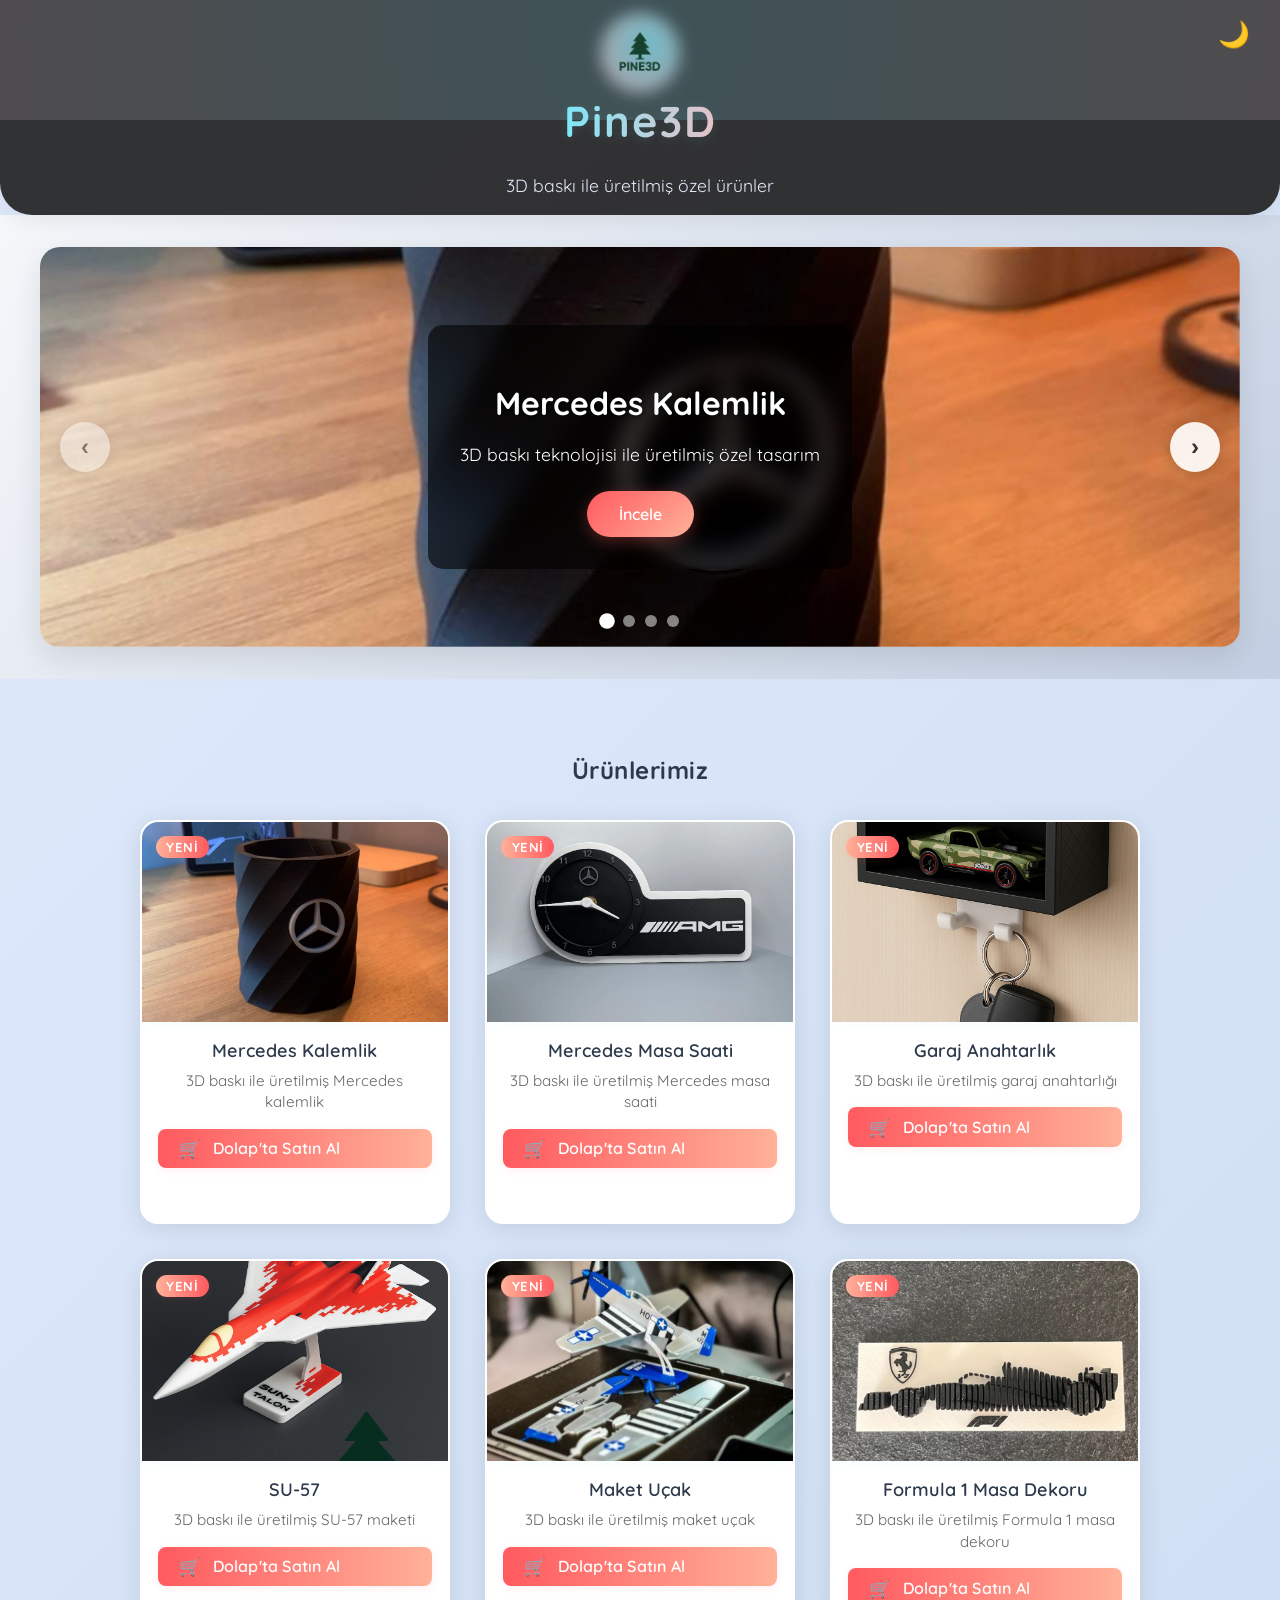
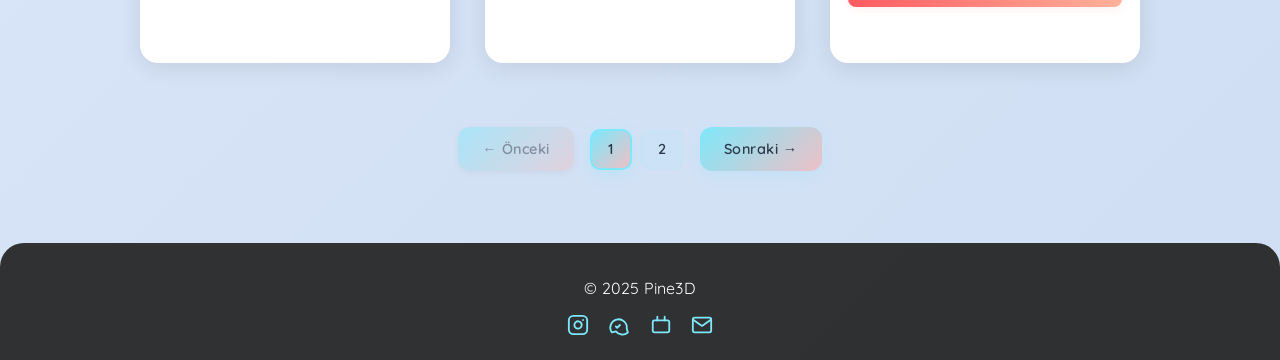
==== commit 3e3437c3: "slider2" ====
--- a/index.html
+++ b/index.html
@@ -259,37 +259,79 @@
       // Sayfalama sistemini başlat
       document.addEventListener('DOMContentLoaded', () => {
         new SayfalamaSistemi();
-        
-        // Slider sistemi
-        class SliderSistemi {
-          constructor() {
+      });
+
+      // Slider sistemi - GitHub Pages uyumlu
+      class SliderSistemi {
+        constructor() {
+          this.slider = null;
+          this.slides = null;
+          this.dots = null;
+          this.prevBtn = null;
+          this.nextBtn = null;
+          
+          this.currentSlide = 0;
+          this.slideCount = 0;
+          this.autoPlayInterval = null;
+          this.isInitialized = false;
+          
+          this.init();
+        }
+        
+        init() {
+          // DOM elementlerinin yüklenmesini bekle
+          this.waitForElements();
+        }
+        
+        waitForElements() {
+          const checkElements = () => {
             this.slider = document.getElementById('slider');
             this.slides = document.querySelectorAll('.slide');
             this.dots = document.querySelectorAll('.dot');
             this.prevBtn = document.getElementById('prev-btn');
             this.nextBtn = document.getElementById('next-btn');
             
-            this.currentSlide = 0;
-            this.slideCount = this.slides.length;
-            this.autoPlayInterval = null;
-            
-            this.init();
-          }
-          
-          init() {
-            this.eventListenerEkle();
+            if (this.slider && this.slides.length > 0 && this.dots.length > 0 && this.prevBtn && this.nextBtn) {
+              this.slideCount = this.slides.length;
+              this.setupSlider();
+            } else {
+              // Elementler henüz yüklenmemişse tekrar dene
+              setTimeout(checkElements, 100);
+            }
+          };
+          
+          checkElements();
+        }
+        
+        setupSlider() {
+          if (this.isInitialized) return;
+          
+          this.isInitialized = true;
+          this.eventListenerEkle();
+          this.slideGoster(0);
+          
+          // Kısa bir gecikme ile otomatik oynatmayı başlat
+          setTimeout(() => {
             this.autoPlayBaslat();
-            this.slideGoster(0);
-          }
-          
-          eventListenerEkle() {
+          }, 1000);
+        }
+        
+        eventListenerEkle() {
+          if (this.prevBtn) {
             this.prevBtn.addEventListener('click', () => this.oncekiSlide());
+          }
+          
+          if (this.nextBtn) {
             this.nextBtn.addEventListener('click', () => this.sonrakiSlide());
-            
+          }
+          
+          if (this.dots) {
             this.dots.forEach((dot, index) => {
               dot.addEventListener('click', () => this.slideGoster(index));
             });
-            
+          }
+          
+          if (this.slider) {
             // Mouse hover durumunda otomatik oynatmayı durdur
             this.slider.addEventListener('mouseenter', () => this.autoPlayDurdur());
             this.slider.addEventListener('mouseleave', () => this.autoPlayBaslat());
@@ -301,73 +343,95 @@
             this.slider.addEventListener('touchstart', (e) => {
               startX = e.touches[0].clientX;
               this.autoPlayDurdur();
-            });
+            }, { passive: true });
             
             this.slider.addEventListener('touchend', (e) => {
               endX = e.changedTouches[0].clientX;
               this.swipeKontrol(startX, endX);
               this.autoPlayBaslat();
-            });
-          }
-          
-          swipeKontrol(startX, endX) {
-            const swipeThreshold = 50;
-            const diff = startX - endX;
-            
-            if (Math.abs(diff) > swipeThreshold) {
-              if (diff > 0) {
-                this.sonrakiSlide();
-              } else {
-                this.oncekiSlide();
-              }
+            }, { passive: true });
+          }
+        }
+        
+        swipeKontrol(startX, endX) {
+          const swipeThreshold = 50;
+          const diff = startX - endX;
+          
+          if (Math.abs(diff) > swipeThreshold) {
+            if (diff > 0) {
+              this.sonrakiSlide();
+            } else {
+              this.oncekiSlide();
             }
           }
-          
-          slideGoster(index) {
-            this.currentSlide = index;
-            
-            // Slider pozisyonunu güncelle
-            this.slider.style.transform = `translateX(-${index * 100}%)`;
-            
-            // Aktif slide'ı güncelle
-            this.slides.forEach(slide => slide.classList.remove('active'));
+        }
+        
+        slideGoster(index) {
+          if (!this.slider || !this.slides || !this.dots) return;
+          
+          this.currentSlide = index;
+          
+          // Slider pozisyonunu güncelle
+          this.slider.style.transform = `translateX(-${index * 100}%)`;
+          
+          // Aktif slide'ı güncelle
+          this.slides.forEach(slide => slide.classList.remove('active'));
+          if (this.slides[index]) {
             this.slides[index].classList.add('active');
-            
-            // Dots'ları güncelle
-            this.dots.forEach(dot => dot.classList.remove('active'));
+          }
+          
+          // Dots'ları güncelle
+          this.dots.forEach(dot => dot.classList.remove('active'));
+          if (this.dots[index]) {
             this.dots[index].classList.add('active');
-            
-            // Buton durumlarını güncelle
+          }
+          
+          // Buton durumlarını güncelle
+          if (this.prevBtn) {
             this.prevBtn.style.opacity = index === 0 ? '0.5' : '1';
+          }
+          if (this.nextBtn) {
             this.nextBtn.style.opacity = index === this.slideCount - 1 ? '0.5' : '1';
           }
-          
-          oncekiSlide() {
-            const newIndex = this.currentSlide === 0 ? this.slideCount - 1 : this.currentSlide - 1;
-            this.slideGoster(newIndex);
-          }
-          
-          sonrakiSlide() {
-            const newIndex = this.currentSlide === this.slideCount - 1 ? 0 : this.currentSlide + 1;
-            this.slideGoster(newIndex);
-          }
-          
-          autoPlayBaslat() {
-            this.autoPlayInterval = setInterval(() => {
-              this.sonrakiSlide();
-            }, 5000); // 5 saniyede bir değişir
-          }
-          
-          autoPlayDurdur() {
-            if (this.autoPlayInterval) {
-              clearInterval(this.autoPlayInterval);
-              this.autoPlayInterval = null;
-            }
-          }
-        }
-        
-        // Slider sistemini başlat
+        }
+        
+        oncekiSlide() {
+          const newIndex = this.currentSlide === 0 ? this.slideCount - 1 : this.currentSlide - 1;
+          this.slideGoster(newIndex);
+        }
+        
+        sonrakiSlide() {
+          const newIndex = this.currentSlide === this.slideCount - 1 ? 0 : this.currentSlide + 1;
+          this.slideGoster(newIndex);
+        }
+        
+        autoPlayBaslat() {
+          this.autoPlayDurdur();
+          this.autoPlayInterval = setInterval(() => {
+            this.sonrakiSlide();
+          }, 5000);
+        }
+        
+        autoPlayDurdur() {
+          if (this.autoPlayInterval) {
+            clearInterval(this.autoPlayInterval);
+            this.autoPlayInterval = null;
+          }
+        }
+      }
+      
+      // Slider sistemini başlat - window.onload ile
+      window.addEventListener('load', () => {
         new SliderSistemi();
+      });
+      
+      // Ek güvenlik için DOMContentLoaded'da da dene
+      document.addEventListener('DOMContentLoaded', () => {
+        setTimeout(() => {
+          if (!window.sliderInstance) {
+            window.sliderInstance = new SliderSistemi();
+          }
+        }, 500);
       });
     </script>
 </body>
--- a/style.css
+++ b/style.css
@@ -539,6 +539,8 @@
     display: flex;
     transition: transform 0.5s cubic-bezier(0.4, 0, 0.2, 1);
     height: 400px;
+    transform: translateX(0);
+    will-change: transform;
 }
 
 .slide {
@@ -547,6 +549,12 @@
     display: flex;
     align-items: center;
     justify-content: center;
+    opacity: 0;
+    transition: opacity 0.3s ease;
+}
+
+.slide.active {
+    opacity: 1;
 }
 
 .slide img {
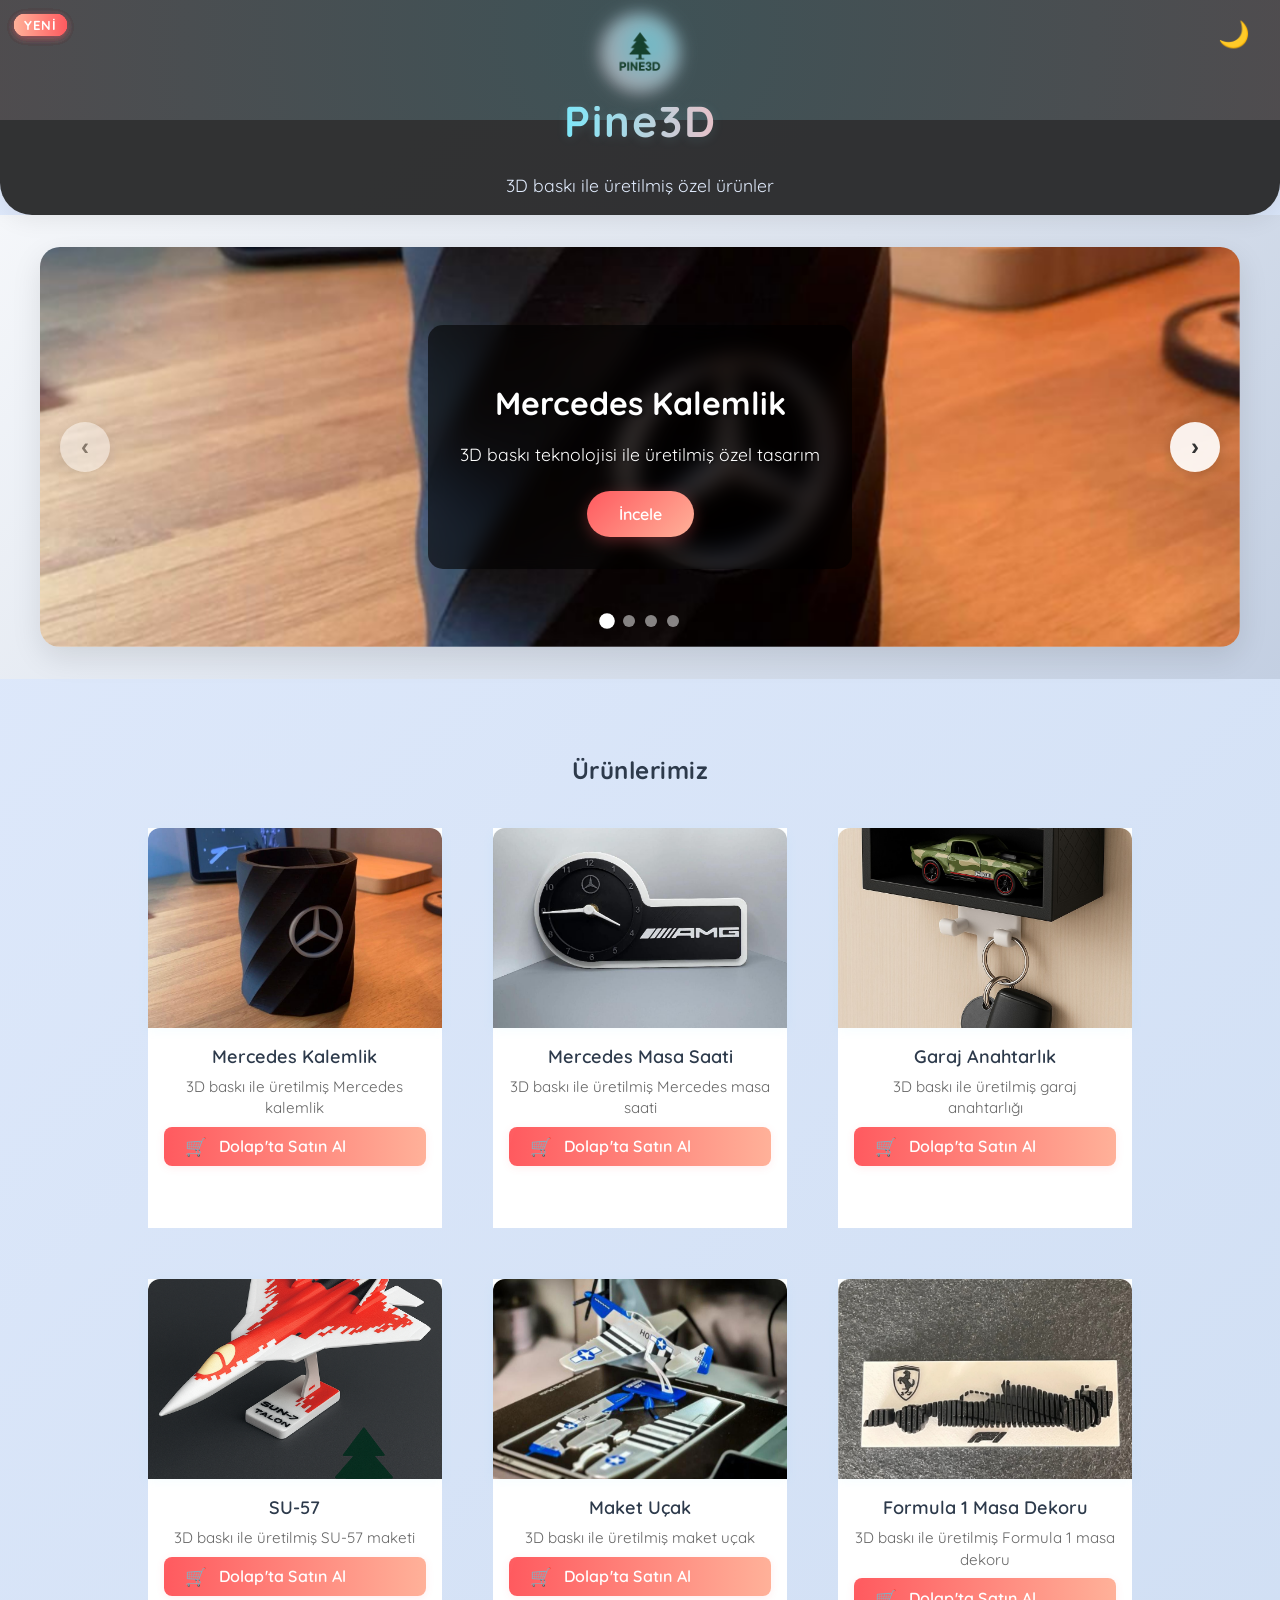
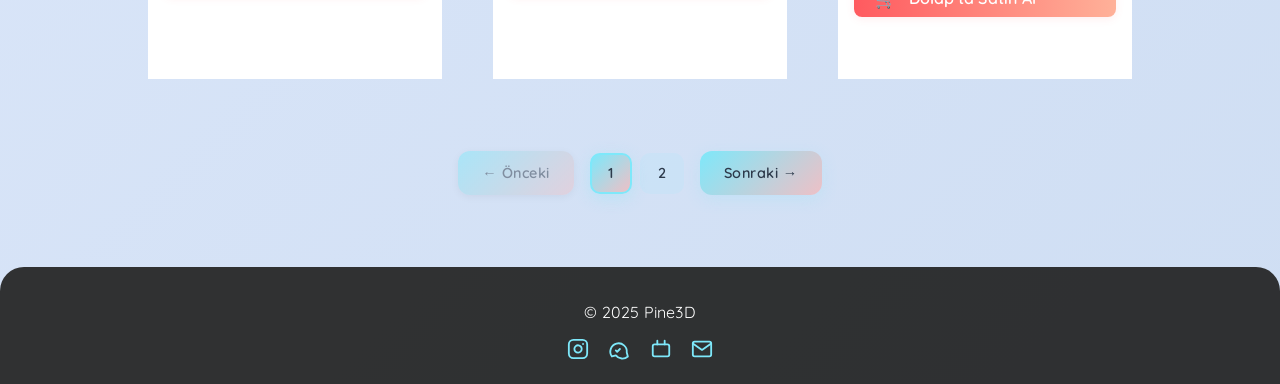
==== commit 0307bf30: "logo" ====
--- a/index.html
+++ b/index.html
@@ -4,6 +4,7 @@
     <meta charset="UTF-8">
     <meta name="viewport" content="width=device-width, initial-scale=1.0">
     <title>Pine3D - 3D Baskı Ürünler</title>
+    <link rel="icon" type="image/png" href="img/logo.png">
     <link rel="stylesheet" href="style.css">
 </head>
 <body>
--- a/style.css
+++ b/style.css
@@ -128,25 +128,24 @@
     color: #e0eafc;
 }
 .urunler-listesi {
-    display: grid;
-    grid-template-columns: repeat(auto-fit, minmax(280px, 1fr));
+    display: flex;
+    flex-wrap: wrap;
     gap: 2.2rem;
     justify-content: center;
     max-width: 1200px;
     margin: 0 auto;
 }
+
 .urun-karti {
-    border: 2px solid transparent;
-    background-clip: padding-box;
-    box-shadow: 0 4px 24px rgba(0,0,0,0.10);
-    transition: transform 0.22s cubic-bezier(.4,2,.6,1), box-shadow 0.22s, border 0.22s;
-    position: relative;
-    overflow: hidden;
-    border-radius: 18px;
+    flex: 1 1 280px;
+    max-width: 320px;
+    min-width: 260px;
+    margin: 0.5rem;
     display: flex;
     flex-direction: column;
     height: 400px;
     background: #fff;
+    padding-bottom: 0;
 }
 body.dark .urun-karti {
     background: #232526;
@@ -206,7 +205,7 @@
     text-align: center;
 }
 .urun-karti p {
-    margin: 0 1rem 1rem 1rem;
+    margin: 0 1rem 0.5rem 1rem;
     font-size: 0.95rem;
     color: #666;
     text-align: center;
@@ -215,6 +214,7 @@
     display: flex;
     align-items: center;
     justify-content: center;
+    margin-bottom: 0.5rem;
 }
 body.dark .urun-karti p {
     color: #b2becd;
@@ -237,6 +237,8 @@
     gap: 0.5rem;
     margin: 0 1rem 1rem 1rem;
     flex-shrink: 0;
+    margin-bottom: 0;
+    margin-top: auto;
 }
 body.dark .dolap-link {
     background: linear-gradient(90deg, #7ee8fa 0%, #232526 100%);
